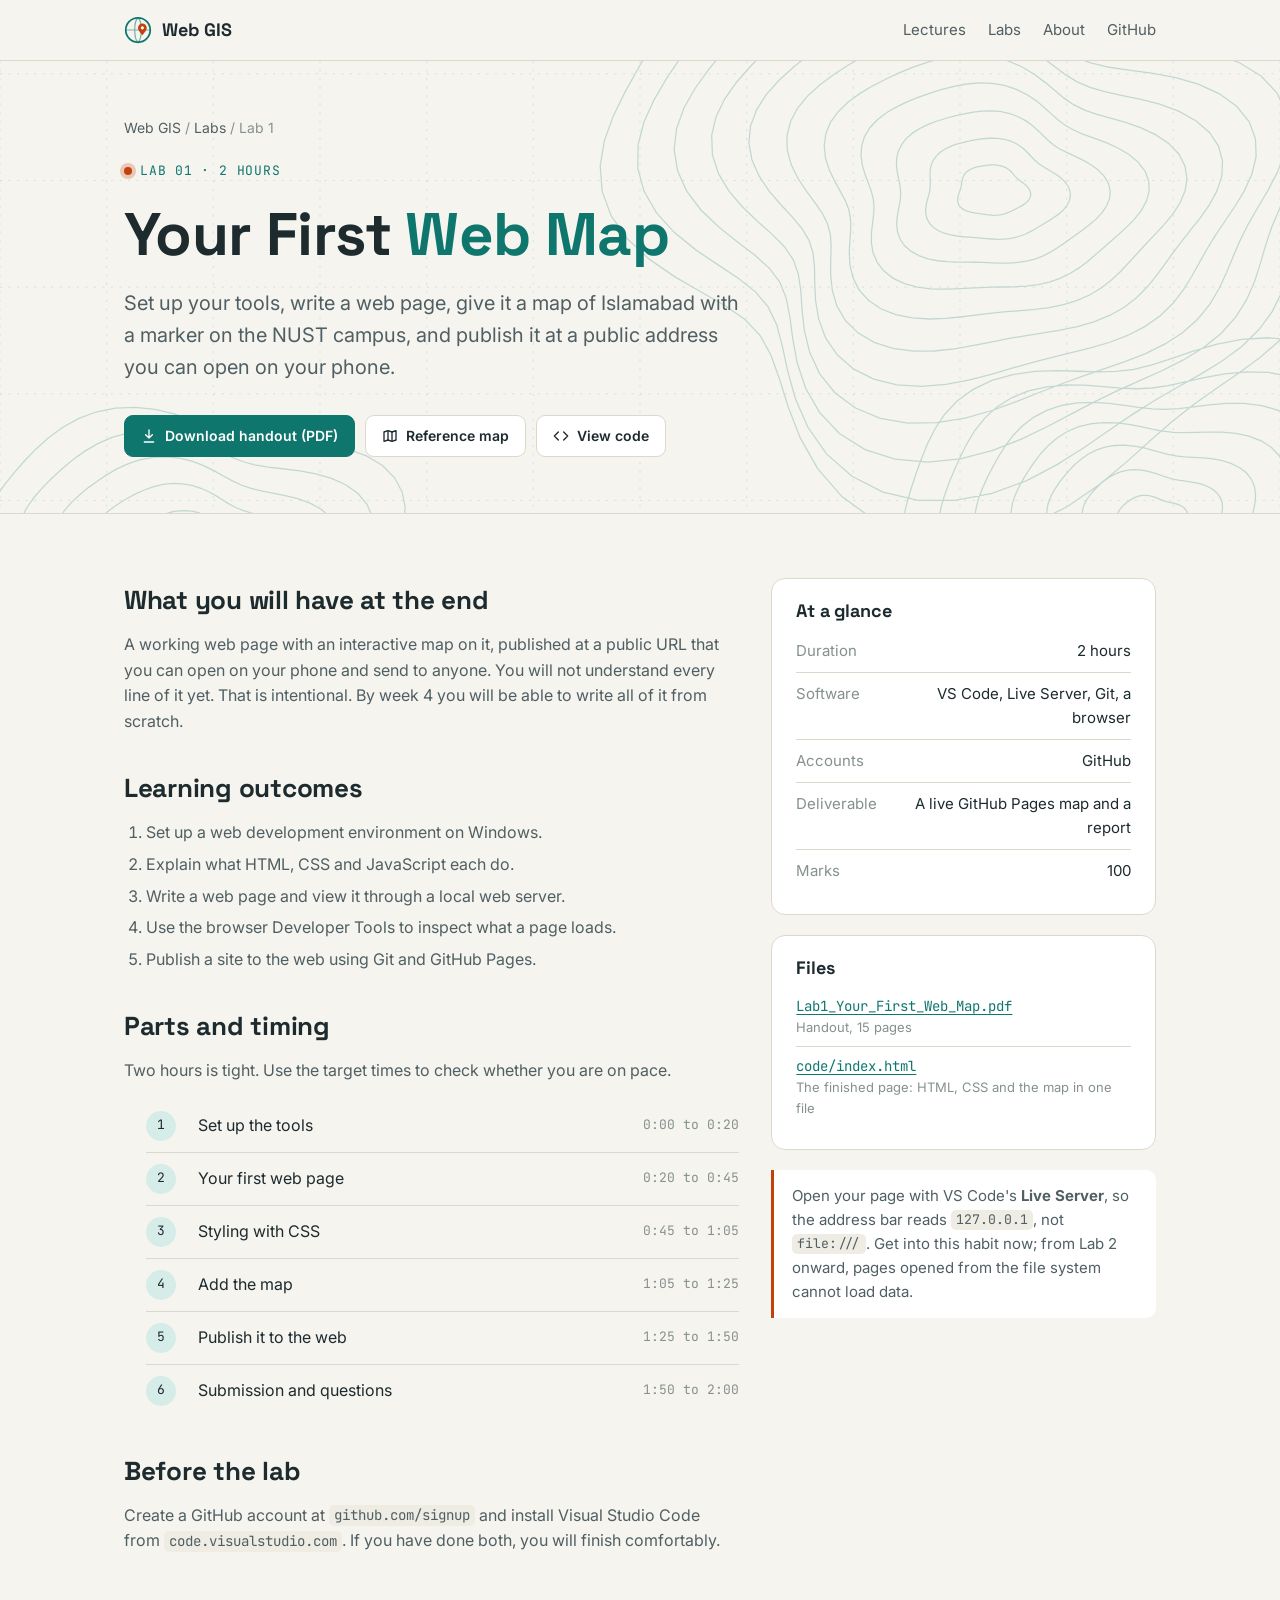
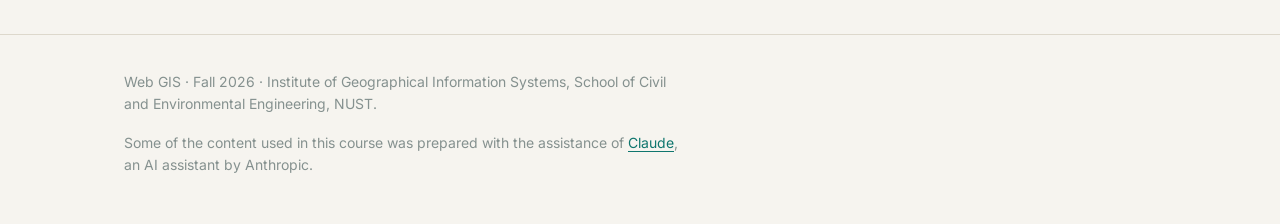
==== Lab1/index.html @ 2f8d1b72 "Add Lab 1: Your First Web Map Handout PDF, finished reference page, Lab 1 page on the course site, h" ====
<!DOCTYPE html>
<html lang="en">
<head>
  <meta charset="utf-8">
  <meta name="viewport" content="width=device-width, initial-scale=1">
  <title>Lab 1: Your First Web Map · Web GIS</title>
  <meta name="description" content="Web GIS Lab 1: set up your tools, build a first web page with a Leaflet map of Islamabad, and publish it with GitHub Pages.">
  <link rel="icon" href="../assets/favicon.svg" type="image/svg+xml">
  <link rel="preconnect" href="https://fonts.googleapis.com">
  <link rel="preconnect" href="https://fonts.gstatic.com" crossorigin>
  <link rel="stylesheet" href="https://fonts.googleapis.com/css2?family=Inter:wght@400;500;600&family=JetBrains+Mono:wght@400;500&family=Space+Grotesk:wght@500;700&display=swap">
  <link rel="stylesheet" href="../assets/site.css">
</head>
<body>

  <header class="topbar">
    <div class="wrap">
      <a class="brand" href="../">
        <svg viewBox="0 0 32 32" aria-hidden="true"><circle cx="16" cy="16" r="14" fill="none" stroke="currentColor" stroke-width="2" style="color:var(--accent)"/><path d="M2 16h28M16 2c5 4 5 24 0 28M16 2c-5 4-5 24 0 28" fill="none" stroke="var(--accent)" stroke-width="1.4" opacity=".55"/><path d="M21 22c-3-3.5-5-6-5-8.5a5 5 0 0 1 10 0c0 2.5-2 5-5 8.5z" fill="var(--warm)"/><circle cx="21" cy="13.5" r="1.8" fill="#fff"/></svg>
        Web GIS
      </a>
      <nav class="nav">
        <a href="../#lectures">Lectures</a>
        <a href="../#labs">Labs</a>
        <a href="../#about" class="hide-sm">About</a>
        <a href="https://github.com/shahidnawazkhan/Fall2026WebGIS/tree/main/Lab1">GitHub</a>
      </nav>
    </div>
  </header>

  <div class="hero lab-hero">
    <svg class="hero-art" viewBox="0 0 1200 600" preserveAspectRatio="xMidYMid slice" aria-hidden="true"><path d="M0 0V600M100 0V600M200 0V600M300 0V600M400 0V600M500 0V600M600 0V600M700 0V600M800 0V600M900 0V600M1000 0V600M1100 0V600M1200 0V600M0 0H1200M0 100H1200M0 200H1200M0 300H1200M0 400H1200M0 500H1200M0 600H1200" fill="none" stroke="currentColor" stroke-width=".6" stroke-dasharray="2 6"/><path d="M965.8 210.0 L966.3 212.4 L966.2 214.7 L965.3 217.0 L963.8 219.1 L961.9 221.0 L959.6 222.7 L957.3 224.1 L954.8 225.4 L952.5 226.6 L950.2 227.8 L947.9 228.9 L945.5 229.9 L943.2 230.9 L940.7 231.7 L938.1 232.3 L935.4 232.6 L932.7 232.7 L930.0 232.6 L927.4 232.3 L924.8 232.0 L922.2 231.6 L919.5 231.3 L916.8 230.9 L914.0 230.5 L911.1 230.0 L908.2 229.3 L905.4 228.3 L902.8 226.9 L900.6 225.2 L899.0 223.2 L898.1 221.0 L897.7 218.7 L897.8 216.4 L898.3 214.1 L899.1 212.0 L899.8 210.0 L900.5 208.1 L901.0 206.2 L901.3 204.3 L901.6 202.3 L901.9 200.3 L902.3 198.2 L903.2 196.1 L904.4 194.1 L906.0 192.2 L908.1 190.6 L910.4 189.3 L913.1 188.3 L915.8 187.4 L918.6 186.8 L921.4 186.3 L924.3 185.9 L927.1 185.6 L930.0 185.5 L932.9 185.5 L935.8 185.8 L938.6 186.3 L941.2 187.2 L943.6 188.4 L945.7 189.8 L947.6 191.4 L949.1 193.1 L950.5 194.8 L951.9 196.4 L953.4 197.9 L955.0 199.3 L956.9 200.7 L958.9 202.2 L961.0 203.9 L962.9 205.7 L964.6 207.8Z M1003.1 210.0 L1003.5 214.8 L1002.4 219.5 L1000.0 223.9 L996.6 228.0 L992.5 231.6 L988.0 234.8 L983.5 237.7 L979.0 240.4 L974.6 243.0 L970.3 245.6 L965.9 248.0 L961.4 250.2 L956.5 252.1 L951.4 253.6 L946.1 254.6 L940.7 255.1 L935.3 255.2 L930.0 254.9 L924.7 254.5 L919.5 254.0 L914.2 253.6 L908.8 253.2 L903.1 252.8 L897.2 252.1 L891.1 251.1 L885.2 249.5 L879.8 247.2 L875.1 244.1 L871.5 240.3 L869.1 236.1 L867.9 231.5 L867.8 226.8 L868.4 222.2 L869.5 217.9 L870.7 213.8 L871.6 210.0 L872.0 206.2 L872.1 202.4 L872.0 198.5 L871.9 194.3 L872.1 190.0 L873.0 185.6 L874.8 181.4 L877.6 177.4 L881.2 173.9 L885.6 170.8 L890.6 168.3 L896.0 166.3 L901.5 164.7 L907.1 163.4 L912.7 162.3 L918.4 161.3 L924.2 160.7 L930.0 160.4 L935.8 160.6 L941.6 161.4 L947.0 163.0 L952.0 165.1 L956.5 167.9 L960.4 171.0 L963.7 174.3 L966.8 177.6 L969.7 180.6 L972.8 183.4 L976.3 186.0 L980.3 188.5 L984.8 191.1 L989.5 194.0 L994.1 197.3 L998.2 201.1 L1001.3 205.4Z M1040.8 210.0 L1040.2 217.1 L1037.4 224.0 L1033.0 230.4 L1027.5 236.3 L1021.3 241.5 L1015.0 246.4 L1008.8 250.9 L1002.8 255.2 L996.8 259.5 L990.7 263.6 L984.3 267.5 L977.5 270.9 L970.1 273.7 L962.3 275.7 L954.2 276.9 L946.1 277.5 L938.0 277.5 L930.0 277.2 L922.1 276.9 L914.1 276.7 L905.9 276.6 L897.3 276.5 L888.3 276.2 L879.1 275.3 L870.0 273.5 L861.4 270.5 L853.9 266.3 L847.9 261.0 L843.7 254.7 L841.4 247.9 L840.6 240.9 L841.2 234.0 L842.3 227.4 L843.5 221.3 L844.3 215.6 L844.3 210.0 L843.6 204.4 L842.5 198.6 L841.2 192.4 L840.4 185.9 L840.7 179.1 L842.2 172.5 L845.4 166.1 L850.0 160.3 L856.0 155.2 L863.0 150.9 L870.7 147.3 L878.8 144.3 L887.0 141.7 L895.3 139.4 L903.8 137.5 L912.4 135.9 L921.1 135.0 L930.0 134.8 L938.8 135.6 L947.3 137.5 L955.1 140.5 L962.2 144.4 L968.4 149.0 L973.8 153.8 L978.6 158.6 L983.2 163.0 L988.1 167.0 L993.6 170.5 L999.9 173.7 L1007.1 177.0 L1014.8 180.7 L1022.5 185.1 L1029.6 190.2 L1035.3 196.2 L1039.2 202.9Z M1077.3 210.0 L1074.8 219.4 L1069.9 228.3 L1063.4 236.5 L1056.0 244.0 L1048.4 250.9 L1040.9 257.4 L1033.7 263.8 L1026.6 270.0 L1019.3 276.2 L1011.6 282.0 L1003.1 287.3 L993.8 291.8 L983.7 295.3 L973.1 297.6 L962.2 299.0 L951.3 299.7 L940.6 299.9 L930.0 300.1 L919.3 300.4 L908.3 301.0 L896.9 301.6 L884.8 302.0 L872.4 301.6 L859.9 300.0 L848.0 296.7 L837.4 291.8 L828.7 285.0 L822.4 276.9 L818.5 267.8 L816.9 258.4 L817.0 249.0 L818.0 240.2 L819.0 232.0 L819.4 224.4 L818.7 217.2 L816.8 210.0 L814.1 202.5 L811.0 194.5 L808.5 185.9 L807.2 176.9 L807.8 167.8 L810.5 158.9 L815.5 150.6 L822.5 143.2 L831.0 136.6 L840.6 131.0 L850.8 126.2 L861.3 121.9 L872.1 118.1 L883.1 114.6 L894.5 111.8 L906.1 109.6 L918.0 108.6 L930.0 109.0 L941.7 111.0 L952.7 114.6 L962.7 119.5 L971.6 125.4 L979.2 131.8 L986.1 138.1 L992.5 143.8 L999.3 148.8 L1006.9 153.0 L1015.7 156.8 L1025.6 160.4 L1036.5 164.4 L1047.6 169.4 L1058.1 175.5 L1066.9 182.8 L1073.4 191.3 L1076.9 200.5Z M1111.0 210.0 L1106.1 221.4 L1099.1 232.1 L1090.9 241.9 L1082.4 251.1 L1074.1 259.8 L1066.3 268.3 L1058.6 276.7 L1050.8 285.1 L1042.2 293.1 L1032.7 300.6 L1021.9 307.2 L1009.9 312.5 L997.0 316.5 L983.6 319.2 L970.1 320.9 L956.7 322.1 L943.4 323.1 L930.0 324.4 L916.3 326.1 L902.0 327.8 L886.8 329.3 L871.1 329.9 L855.2 328.9 L839.8 325.8 L825.8 320.3 L814.1 312.3 L805.2 302.4 L799.6 291.1 L796.8 279.1 L796.2 267.2 L796.8 256.0 L797.6 245.7 L797.4 236.3 L795.8 227.5 L792.5 218.9 L787.7 210.0 L782.4 200.4 L777.4 190.1 L773.9 179.0 L772.7 167.6 L774.2 156.2 L778.7 145.3 L786.0 135.3 L795.4 126.3 L806.3 118.4 L818.2 111.3 L830.7 104.9 L843.5 99.0 L856.7 93.6 L870.5 88.9 L884.8 85.1 L899.7 82.8 L914.9 82.3 L930.0 83.9 L944.4 87.7 L957.8 93.4 L969.6 100.5 L980.0 108.3 L989.2 116.0 L997.8 123.1 L1006.5 129.0 L1016.3 133.8 L1027.5 137.8 L1040.3 141.4 L1054.5 145.4 L1069.2 150.5 L1083.3 157.1 L1095.6 165.3 L1105.1 175.2 L1110.9 186.4 L1112.8 198.2Z M1140.8 210.0 L1133.6 223.2 L1124.9 235.5 L1115.9 246.9 L1107.3 257.8 L1099.2 268.5 L1091.6 279.1 L1083.8 289.8 L1075.2 300.2 L1065.2 310.2 L1053.6 319.1 L1040.2 326.6 L1025.5 332.6 L1010.0 337.0 L994.0 340.3 L978.1 342.9 L962.2 345.4 L946.3 348.1 L930.0 351.3 L912.9 354.7 L894.8 357.9 L875.8 359.9 L856.3 360.1 L837.1 357.5 L819.5 351.8 L804.4 342.9 L792.6 331.3 L784.6 317.7 L780.3 303.1 L778.7 288.5 L778.8 274.7 L779.2 262.1 L778.5 250.9 L775.8 240.6 L770.9 230.8 L764.0 220.8 L756.0 210.0 L748.2 198.2 L741.8 185.4 L738.1 171.9 L737.8 158.2 L741.1 144.7 L747.8 132.1 L757.4 120.5 L769.1 110.0 L782.0 100.4 L795.8 91.5 L810.1 83.2 L825.1 75.4 L840.8 68.3 L857.4 62.3 L875.0 58.0 L893.4 56.1 L911.9 56.8 L930.0 60.3 L947.0 66.4 L962.3 74.4 L975.8 83.5 L987.7 92.5 L998.8 100.8 L1009.8 107.6 L1021.8 112.8 L1035.6 116.8 L1051.3 120.2 L1068.7 123.8 L1087.1 128.5 L1105.0 135.1 L1121.1 144.0 L1133.9 155.0 L1142.4 167.8 L1146.1 181.8 L1145.4 196.0Z M1166.4 210.0 L1157.5 224.7 L1148.2 238.5 L1139.4 251.6 L1131.6 264.3 L1124.4 277.1 L1117.2 290.1 L1109.2 302.9 L1099.5 315.4 L1087.7 326.8 L1073.6 336.8 L1057.7 345.1 L1040.5 351.7 L1022.5 357.0 L1004.4 361.4 L986.4 365.8 L968.2 370.5 L949.6 375.8 L930.0 381.6 L909.1 387.0 L886.9 391.2 L863.8 393.1 L840.8 391.6 L819.1 386.2 L800.1 376.7 L784.9 363.5 L774.0 347.7 L767.6 330.3 L764.6 312.8 L763.8 296.2 L763.6 281.2 L762.2 268.0 L758.5 256.2 L752.0 245.3 L742.9 234.4 L732.1 222.8 L721.1 210.0 L711.6 195.8 L704.9 180.6 L702.1 164.8 L703.6 149.0 L709.3 133.8 L718.4 119.5 L730.1 106.3 L743.5 94.1 L757.9 82.5 L773.1 71.5 L789.0 60.9 L806.0 51.0 L824.4 42.3 L844.3 35.6 L865.4 31.5 L887.3 30.7 L909.1 33.4 L930.0 39.4 L949.2 47.9 L966.2 57.8 L981.4 67.9 L995.3 77.2 L1008.9 84.7 L1023.4 90.1 L1039.8 93.9 L1058.5 96.6 L1079.3 99.4 L1101.4 103.5 L1123.3 109.8 L1143.2 118.8 L1159.6 130.7 L1171.1 145.0 L1177.0 161.0 L1177.6 177.7 L1173.6 194.2Z M1188.3 210.0 L1178.8 226.1 L1170.0 241.4 L1162.6 256.2 L1156.2 271.0 L1150.0 286.0 L1143.1 301.1 L1134.3 316.0 L1123.0 329.9 L1108.9 342.5 L1092.3 353.3 L1074.0 362.3 L1054.6 369.9 L1034.9 376.7 L1015.2 383.4 L995.3 390.6 L974.9 398.6 L953.3 407.2 L930.0 415.7 L904.9 422.8 L878.3 427.1 L851.3 427.5 L825.3 423.0 L802.0 413.4 L782.7 399.0 L768.3 381.1 L759.0 360.9 L754.0 340.4 L751.9 320.7 L750.7 303.0 L748.4 287.6 L743.7 274.4 L735.6 262.4 L724.2 250.8 L710.6 238.7 L696.4 225.1 L683.4 210.0 L673.5 193.4 L667.9 175.8 L667.2 157.8 L671.3 140.2 L679.5 123.5 L690.7 107.7 L703.9 92.7 L718.3 78.4 L733.6 64.5 L749.8 50.9 L767.3 37.9 L786.7 26.1 L808.2 16.4 L831.6 9.8 L856.5 6.9 L881.9 8.1 L906.8 13.3 L930.0 21.7 L951.0 32.0 L969.8 42.8 L986.9 52.7 L1003.5 60.5 L1020.7 65.9 L1039.9 69.0 L1061.6 70.8 L1085.9 72.4 L1111.8 75.3 L1137.8 80.8 L1162.0 89.7 L1182.2 102.1 L1197.0 117.8 L1205.5 135.7 L1207.6 154.9 L1204.5 174.2 L1197.4 192.7Z M1207.9 210.0 L1199.2 227.4 L1192.1 244.2 L1186.5 260.9 L1181.6 277.8 L1176.1 295.0 L1168.6 312.0 L1158.3 328.4 L1144.7 343.5 L1128.2 356.8 L1109.4 368.3 L1089.2 378.4 L1068.5 387.7 L1047.7 397.0 L1026.9 407.2 L1005.4 418.4 L982.5 430.5 L957.5 442.6 L930.0 453.4 L900.3 461.1 L869.5 464.1 L839.1 461.3 L811.0 452.3 L786.9 437.3 L768.3 417.5 L755.3 394.8 L747.4 371.2 L743.2 348.4 L740.5 327.8 L737.0 310.1 L730.9 295.1 L721.1 282.2 L707.5 270.0 L691.1 257.4 L673.6 243.5 L657.1 227.7 L643.8 210.0 L635.2 190.9 L632.0 171.1 L634.3 151.3 L641.2 132.1 L651.6 113.8 L664.1 96.3 L678.0 79.3 L692.8 62.6 L708.6 46.0 L725.9 29.8 L745.4 14.7 L767.7 1.7 L792.8 -8.0 L820.1 -13.6 L848.8 -14.4 L877.5 -10.6 L904.9 -2.9 L930.0 7.2 L952.7 18.1 L973.3 28.1 L993.0 35.9 L1013.2 40.7 L1035.3 42.7 L1060.2 43.0 L1088.0 42.8 L1118.0 44.1 L1148.4 48.3 L1177.0 56.5 L1201.5 69.2 L1220.0 86.0 L1231.4 105.9 L1235.6 127.6 L1233.5 149.8 L1226.8 171.2 L1217.6 191.4Z M1227.1 210.0 L1220.4 228.8 L1215.7 247.3 L1212.0 266.0 L1208.0 284.9 L1202.0 304.0 L1193.0 322.5 L1180.3 339.8 L1164.2 355.6 L1145.4 369.5 L1124.9 382.1 L1103.9 393.9 L1082.8 406.1 L1061.7 419.3 L1040.1 434.0 L1016.8 450.1 L991.0 466.4 L962.1 481.6 L930.0 493.4 L895.7 500.0 L861.0 499.9 L827.9 492.2 L798.7 477.3 L774.9 456.4 L757.4 431.4 L745.8 404.9 L738.5 379.0 L733.5 355.5 L728.2 335.4 L720.3 318.8 L708.5 304.7 L692.5 292.0 L673.2 279.2 L652.3 265.1 L632.3 248.9 L615.5 230.4 L603.7 210.0 L597.9 188.5 L598.2 166.7 L603.7 145.2 L613.1 124.6 L624.8 104.6 L637.9 85.1 L651.7 65.7 L666.5 46.2 L682.9 27.0 L701.8 8.6 L724.1 -7.8 L750.1 -20.9 L779.3 -29.5 L810.7 -32.8 L842.8 -31.0 L874.2 -24.6 L903.4 -15.2 L930.0 -4.8 L954.2 4.8 L977.2 11.9 L1000.4 15.5 L1025.4 15.8 L1053.5 13.9 L1084.9 11.2 L1119.0 10.1 L1154.0 12.3 L1187.4 19.3 L1216.7 31.8 L1239.6 49.4 L1254.6 71.2 L1261.3 95.6 L1260.8 120.8 L1254.8 145.5 L1245.7 168.8 L1235.9 190.2Z M1248.2 210.0 L1244.2 230.4 L1241.7 250.7 L1239.1 271.3 L1234.7 292.1 L1227.0 312.6 L1215.3 332.0 L1199.8 349.9 L1181.2 366.1 L1160.8 381.0 L1139.9 395.3 L1119.1 410.1 L1098.6 426.3 L1077.7 444.6 L1055.2 464.8 L1029.8 485.8 L1000.4 505.9 L966.9 522.6 L930.0 533.6 L891.4 537.0 L853.4 531.6 L818.7 517.7 L789.3 496.4 L766.4 469.9 L750.0 440.9 L738.9 412.2 L730.7 386.0 L722.7 363.6 L712.5 345.2 L698.2 330.2 L679.4 317.2 L656.9 304.3 L632.4 290.2 L608.6 273.8 L588.1 254.7 L572.9 233.1 L564.5 210.0 L562.7 186.2 L566.7 162.5 L575.0 139.5 L585.9 117.2 L598.1 95.3 L610.8 73.5 L624.2 51.4 L639.2 29.3 L657.0 7.8 L678.6 -11.9 L704.7 -28.3 L735.1 -40.1 L768.7 -46.3 L803.9 -46.7 L838.8 -42.1 L871.9 -34.0 L902.3 -24.5 L930.0 -16.0 L956.0 -10.2 L982.0 -8.3 L1009.7 -10.4 L1040.8 -15.4 L1075.6 -21.4 L1113.8 -25.8 L1153.6 -26.5 L1192.2 -21.5 L1226.9 -9.9 L1254.8 8.1 L1274.2 31.5 L1284.3 58.5 L1286.1 87.0 L1281.4 115.3 L1272.9 141.9 L1263.2 166.5 L1254.5 189.0Z M1112.5 520.0 L1111.7 522.1 L1110.8 524.0 L1109.9 525.9 L1109.1 527.8 L1108.2 529.7 L1107.1 531.6 L1105.9 533.4 L1104.4 535.2 L1102.6 536.7 L1100.5 538.1 L1098.2 539.3 L1095.8 540.3 L1093.3 541.2 L1090.8 542.0 L1088.2 542.7 L1085.6 543.5 L1082.9 544.3 L1080.0 544.9 L1077.0 545.5 L1073.9 545.8 L1070.7 545.7 L1067.7 545.1 L1064.8 544.1 L1062.3 542.7 L1060.3 540.9 L1058.7 538.8 L1057.5 536.7 L1056.7 534.5 L1056.0 532.5 L1055.3 530.6 L1054.5 528.8 L1053.6 527.1 L1052.4 525.5 L1051.1 523.8 L1049.9 522.0 L1048.8 520.0 L1048.0 517.9 L1047.6 515.8 L1047.7 513.6 L1048.3 511.5 L1049.3 509.4 L1050.7 507.5 L1052.3 505.6 L1054.1 503.9 L1056.0 502.2 L1058.1 500.7 L1060.3 499.2 L1062.7 497.8 L1065.3 496.7 L1068.1 495.8 L1071.1 495.3 L1074.1 495.3 L1077.1 495.5 L1080.0 496.2 L1082.7 497.0 L1085.2 498.0 L1087.6 499.0 L1089.9 499.9 L1092.1 500.7 L1094.5 501.4 L1097.1 501.9 L1099.8 502.5 L1102.6 503.3 L1105.4 504.2 L1108.0 505.5 L1110.2 507.1 L1111.9 509.0 L1113.1 511.1 L1113.6 513.3 L1113.6 515.6 L1113.2 517.8Z M1143.1 520.0 L1141.7 524.0 L1140.3 527.9 L1139.0 531.7 L1137.6 535.5 L1136.1 539.4 L1134.1 543.1 L1131.6 546.7 L1128.4 550.1 L1124.7 553.1 L1120.6 555.8 L1116.1 558.1 L1111.4 560.2 L1106.6 562.2 L1101.7 564.2 L1096.7 566.1 L1091.5 568.2 L1085.9 570.1 L1080.0 571.7 L1073.8 572.8 L1067.3 573.2 L1061.0 572.5 L1055.0 570.9 L1049.6 568.3 L1045.1 564.8 L1041.5 560.7 L1038.8 556.4 L1036.7 552.0 L1035.1 547.9 L1033.5 544.1 L1031.7 540.6 L1029.5 537.4 L1026.9 534.3 L1024.0 531.1 L1021.1 527.7 L1018.4 524.0 L1016.3 520.0 L1015.0 515.8 L1014.6 511.5 L1015.3 507.2 L1016.8 503.0 L1019.1 498.9 L1021.8 495.1 L1024.9 491.4 L1028.3 487.9 L1031.9 484.4 L1035.9 481.1 L1040.3 478.0 L1045.2 475.3 L1050.5 473.2 L1056.3 471.8 L1062.3 471.1 L1068.4 471.3 L1074.4 472.2 L1080.0 473.7 L1085.3 475.4 L1090.2 477.1 L1094.9 478.7 L1099.7 480.0 L1104.6 480.9 L1109.9 481.7 L1115.5 482.5 L1121.3 483.5 L1127.2 485.0 L1132.8 487.2 L1137.6 490.1 L1141.5 493.7 L1144.3 497.8 L1145.8 502.3 L1146.1 506.9 L1145.6 511.4 L1144.5 515.8Z M1172.1 520.0 L1170.5 525.9 L1169.1 531.6 L1167.6 537.4 L1166.0 543.2 L1163.7 548.9 L1160.7 554.5 L1156.7 559.8 L1151.8 564.6 L1146.1 569.0 L1139.9 572.9 L1133.4 576.5 L1126.7 580.0 L1120.0 583.5 L1113.0 587.1 L1105.6 590.8 L1097.7 594.5 L1089.2 597.8 L1080.0 600.4 L1070.3 601.8 L1060.6 601.6 L1051.1 599.8 L1042.5 596.4 L1035.0 591.5 L1028.9 585.6 L1024.2 579.1 L1020.5 572.5 L1017.5 566.3 L1014.8 560.6 L1011.7 555.4 L1008.1 550.8 L1003.7 546.3 L998.9 541.9 L993.9 537.1 L989.2 531.9 L985.3 526.1 L982.6 520.0 L981.4 513.6 L981.7 507.2 L983.3 500.8 L985.9 494.6 L989.4 488.7 L993.3 482.9 L997.7 477.3 L1002.4 471.8 L1007.6 466.4 L1013.5 461.3 L1020.1 456.7 L1027.7 452.9 L1036.0 450.1 L1044.9 448.5 L1054.0 448.2 L1063.1 449.0 L1071.8 450.6 L1080.0 452.8 L1087.7 454.9 L1095.0 456.8 L1102.3 458.2 L1109.9 459.1 L1118.0 459.6 L1126.7 460.1 L1135.8 460.9 L1145.1 462.5 L1154.0 465.2 L1161.9 469.1 L1168.4 474.1 L1173.2 480.2 L1176.0 486.8 L1177.1 493.8 L1176.8 500.8 L1175.6 507.5 L1173.9 513.9Z M1200.3 520.0 L1198.9 527.7 L1197.7 535.4 L1196.3 543.1 L1194.2 550.8 L1191.0 558.3 L1186.6 565.6 L1180.9 572.3 L1174.1 578.5 L1166.6 584.1 L1158.6 589.4 L1150.5 594.6 L1142.3 599.9 L1133.9 605.5 L1124.9 611.4 L1115.2 617.4 L1104.5 622.9 L1092.7 627.5 L1080.0 630.6 L1066.8 631.6 L1053.8 630.2 L1041.5 626.4 L1030.7 620.4 L1021.5 612.9 L1014.2 604.4 L1008.5 595.7 L1003.7 587.3 L999.3 579.8 L994.7 573.0 L989.3 567.1 L983.0 561.5 L975.9 556.0 L968.5 550.1 L961.4 543.5 L955.4 536.3 L950.9 528.4 L948.4 520.0 L947.8 511.4 L949.1 502.9 L951.9 494.6 L955.7 486.5 L960.1 478.6 L965.0 470.8 L970.3 463.1 L976.3 455.5 L983.1 448.2 L991.0 441.5 L1000.3 435.6 L1010.7 431.1 L1022.2 428.2 L1034.3 427.0 L1046.5 427.3 L1058.3 428.8 L1069.5 430.9 L1080.0 433.2 L1090.0 435.0 L1100.0 436.1 L1110.2 436.5 L1121.2 436.2 L1133.0 435.9 L1145.5 435.9 L1158.4 437.1 L1170.9 439.7 L1182.4 444.1 L1192.0 450.4 L1199.3 458.1 L1204.1 466.9 L1206.4 476.4 L1206.6 485.9 L1205.6 495.1 L1203.8 503.8 L1201.9 512.1Z M1228.5 520.0 L1227.8 529.6 L1226.8 539.2 L1225.1 548.8 L1222.1 558.3 L1217.5 567.5 L1211.3 576.2 L1203.7 584.2 L1195.2 591.6 L1186.2 598.7 L1177.1 605.7 L1167.9 613.0 L1158.6 620.8 L1148.7 629.1 L1137.8 637.7 L1125.6 646.0 L1111.7 653.2 L1096.4 658.5 L1080.0 661.3 L1063.4 660.9 L1047.3 657.3 L1032.7 650.8 L1020.1 642.0 L1009.6 631.8 L1001.2 621.1 L994.2 610.8 L987.7 601.5 L981.1 593.3 L973.6 586.1 L964.9 579.7 L955.3 573.3 L945.1 566.6 L935.3 559.0 L926.7 550.4 L920.0 540.9 L915.7 530.6 L914.0 520.0 L914.7 509.3 L917.2 498.7 L921.1 488.5 L925.7 478.4 L930.8 468.5 L936.3 458.6 L942.6 448.7 L949.8 439.1 L958.6 430.0 L969.0 422.1 L981.3 415.6 L995.1 411.0 L1009.8 408.6 L1025.0 408.0 L1039.8 409.0 L1054.0 410.8 L1067.3 412.8 L1080.0 414.2 L1092.4 414.6 L1105.3 413.9 L1118.9 412.3 L1133.8 410.5 L1149.8 409.1 L1166.5 409.1 L1183.0 411.1 L1198.3 415.5 L1211.6 422.5 L1222.0 431.7 L1229.2 442.6 L1233.3 454.5 L1234.6 466.6 L1234.1 478.4 L1232.6 489.7 L1230.9 500.3 L1229.5 510.3Z M1257.7 520.0 L1257.5 531.5 L1256.5 543.0 L1253.8 554.5 L1249.3 565.7 L1242.8 576.2 L1234.7 586.2 L1225.4 595.4 L1215.6 604.3 L1205.8 613.1 L1196.1 622.5 L1186.4 632.5 L1176.2 643.4 L1164.9 654.8 L1151.8 666.1 L1136.6 676.4 L1119.2 684.5 L1100.0 689.6 L1080.0 690.8 L1060.2 688.0 L1041.6 681.5 L1025.1 671.9 L1011.0 660.3 L999.4 648.0 L989.6 636.0 L980.6 625.2 L971.5 615.8 L961.5 607.8 L950.1 600.7 L937.5 593.9 L924.2 586.6 L911.2 578.3 L899.5 568.7 L890.0 557.7 L883.6 545.7 L880.3 532.9 L880.0 520.0 L882.0 507.2 L885.7 494.6 L890.2 482.3 L895.3 470.2 L900.7 458.1 L906.9 446.0 L914.2 434.0 L923.4 422.6 L934.7 412.4 L948.4 403.8 L964.1 397.4 L981.4 393.5 L999.3 391.8 L1017.1 392.0 L1034.2 393.3 L1050.2 394.7 L1065.3 395.3 L1080.0 394.6 L1095.1 392.4 L1111.2 388.9 L1128.9 384.9 L1148.1 381.3 L1168.5 379.4 L1189.1 380.0 L1208.7 383.8 L1226.1 391.0 L1240.3 401.3 L1250.6 413.9 L1257.1 428.1 L1260.2 442.9 L1260.9 457.5 L1260.1 471.4 L1259.0 484.5 L1258.1 496.7 L1257.7 508.5Z M1288.4 520.0 L1288.3 533.5 L1286.3 547.0 L1282.1 560.1 L1275.5 572.7 L1266.9 584.5 L1256.9 595.7 L1246.4 606.3 L1236.1 617.0 L1226.2 628.3 L1216.5 640.5 L1206.6 654.0 L1195.6 668.3 L1182.5 682.8 L1166.6 696.3 L1147.9 707.7 L1126.5 715.5 L1103.5 718.9 L1080.0 717.5 L1057.4 711.4 L1036.8 701.5 L1018.9 689.0 L1003.6 675.4 L990.5 662.1 L978.6 650.1 L966.7 639.8 L953.9 631.4 L939.4 624.1 L923.4 617.3 L906.5 610.0 L889.7 601.4 L874.4 591.0 L861.7 578.9 L852.5 565.2 L847.1 550.4 L845.3 535.2 L846.4 520.0 L849.5 505.1 L853.7 490.4 L858.4 476.0 L863.6 461.6 L869.4 447.2 L876.5 433.0 L885.7 419.2 L897.6 406.6 L912.4 395.9 L929.9 387.5 L949.5 382.0 L970.2 379.1 L990.8 378.4 L1010.7 378.9 L1029.2 379.5 L1046.5 379.1 L1063.1 377.1 L1080.0 372.9 L1098.1 367.0 L1118.0 360.2 L1140.1 353.8 L1164.0 349.1 L1188.6 347.5 L1212.6 349.9 L1234.5 356.5 L1253.0 367.3 L1267.2 381.4 L1276.9 397.6 L1282.5 415.0 L1285.0 432.3 L1285.7 449.0 L1285.6 464.6 L1285.8 479.2 L1286.5 493.0 L1287.6 506.5Z M215.9 560.0 L215.3 562.3 L214.2 564.5 L212.8 566.5 L211.1 568.4 L209.4 570.2 L207.7 571.9 L206.0 573.5 L204.3 575.1 L202.5 576.6 L200.5 578.1 L198.4 579.4 L196.0 580.5 L193.5 581.4 L190.8 582.0 L188.1 582.4 L185.4 582.7 L182.7 582.8 L180.0 582.9 L177.3 582.9 L174.5 583.0 L171.6 583.1 L168.7 583.1 L165.6 582.8 L162.7 582.3 L159.8 581.3 L157.3 580.0 L155.2 578.4 L153.6 576.4 L152.6 574.2 L152.0 572.0 L151.8 569.7 L151.8 567.6 L151.8 565.6 L151.7 563.7 L151.4 561.9 L150.9 560.0 L150.3 558.1 L149.7 556.0 L149.3 553.9 L149.2 551.7 L149.6 549.5 L150.4 547.3 L151.7 545.3 L153.5 543.5 L155.6 541.9 L157.9 540.5 L160.4 539.3 L163.0 538.2 L165.7 537.2 L168.4 536.4 L171.2 535.6 L174.1 535.1 L177.0 534.9 L180.0 535.0 L182.9 535.4 L185.7 536.3 L188.2 537.4 L190.5 538.7 L192.5 540.1 L194.4 541.6 L196.2 542.9 L198.0 544.1 L200.0 545.2 L202.2 546.2 L204.6 547.3 L207.1 548.4 L209.6 549.8 L211.9 551.4 L213.8 553.3 L215.1 555.4 L215.8 557.7Z M250.7 560.0 L248.9 564.5 L246.5 568.7 L243.6 572.6 L240.6 576.3 L237.6 579.9 L234.7 583.4 L231.7 586.8 L228.6 590.2 L225.1 593.4 L221.2 596.4 L216.8 599.0 L212.0 601.1 L206.9 602.7 L201.6 603.9 L196.2 604.7 L190.8 605.3 L185.4 605.8 L180.0 606.4 L174.5 606.9 L168.7 607.5 L162.7 607.8 L156.5 607.8 L150.4 607.1 L144.5 605.6 L139.1 603.3 L134.6 600.1 L131.1 596.2 L128.6 591.9 L127.2 587.4 L126.5 582.9 L126.2 578.6 L126.0 574.6 L125.5 570.8 L124.6 567.2 L123.2 563.7 L121.5 560.0 L119.7 556.1 L118.2 551.9 L117.3 547.5 L117.2 543.1 L118.2 538.7 L120.3 534.5 L123.2 530.6 L127.0 527.0 L131.2 523.9 L135.9 521.0 L140.7 518.4 L145.8 516.1 L151.0 513.9 L156.4 512.1 L162.1 510.6 L168.0 509.7 L174.0 509.5 L180.0 510.1 L185.7 511.4 L191.1 513.4 L195.9 516.0 L200.3 518.7 L204.2 521.5 L208.0 524.1 L211.8 526.3 L215.9 528.3 L220.5 530.0 L225.5 531.7 L230.8 533.6 L236.2 536.0 L241.2 538.9 L245.6 542.3 L248.8 546.3 L250.8 550.8 L251.3 555.4Z M283.3 560.0 L280.2 566.5 L276.5 572.6 L272.6 578.4 L268.7 583.9 L265.0 589.4 L261.3 594.8 L257.4 600.1 L252.9 605.3 L247.8 610.2 L241.9 614.6 L235.2 618.4 L227.9 621.4 L220.1 623.7 L212.2 625.5 L204.2 627.0 L196.3 628.4 L188.2 629.8 L180.0 631.3 L171.4 632.8 L162.4 634.0 L153.0 634.6 L143.5 634.2 L134.3 632.6 L125.8 629.5 L118.5 625.1 L112.7 619.4 L108.5 613.0 L105.8 606.1 L104.4 599.2 L103.6 592.7 L103.0 586.6 L101.9 581.1 L100.1 575.9 L97.5 570.8 L94.3 565.6 L90.8 560.0 L87.6 554.0 L85.2 547.6 L84.1 541.0 L84.5 534.3 L86.6 527.7 L90.2 521.6 L95.0 515.9 L100.7 510.7 L107.0 505.9 L113.7 501.5 L120.7 497.3 L128.1 493.4 L135.9 490.0 L144.2 487.1 L152.9 485.0 L161.9 484.1 L171.1 484.4 L180.0 485.9 L188.4 488.6 L196.2 492.1 L203.1 496.0 L209.5 500.0 L215.4 503.7 L221.4 506.9 L227.8 509.4 L234.8 511.6 L242.6 513.7 L250.9 515.9 L259.4 518.8 L267.6 522.5 L274.7 527.3 L280.3 532.9 L284.0 539.4 L285.6 546.2 L285.3 553.2Z M313.2 560.0 L308.9 568.4 L304.3 576.2 L300.0 583.8 L295.9 591.2 L291.9 598.7 L287.8 606.1 L283.0 613.4 L277.2 620.4 L270.3 626.9 L262.2 632.5 L253.1 637.3 L243.3 641.2 L233.1 644.4 L222.8 647.1 L212.5 649.8 L202.0 652.6 L191.3 655.5 L180.0 658.4 L168.1 661.1 L155.5 662.9 L142.6 663.3 L129.9 662.0 L117.9 658.6 L107.4 653.2 L98.8 645.9 L92.4 637.3 L88.1 628.0 L85.6 618.7 L84.1 609.7 L82.8 601.6 L81.1 594.2 L78.3 587.4 L74.3 581.0 L69.2 574.5 L63.7 567.5 L58.3 560.0 L53.9 551.8 L51.1 543.2 L50.4 534.3 L51.9 525.5 L55.4 517.0 L60.7 509.0 L67.3 501.6 L74.8 494.6 L82.8 488.0 L91.4 481.7 L100.4 475.8 L110.0 470.2 L120.5 465.5 L131.7 461.8 L143.7 459.6 L156.0 459.1 L168.2 460.3 L180.0 463.2 L190.9 467.4 L200.9 472.3 L209.9 477.3 L218.4 481.9 L226.7 485.8 L235.5 488.8 L245.1 491.1 L255.8 493.1 L267.3 495.4 L279.1 498.4 L290.7 502.6 L301.0 508.3 L309.4 515.3 L315.2 523.6 L318.2 532.6 L318.5 541.9 L316.6 551.1Z M340.3 560.0 L335.3 570.1 L330.7 579.7 L326.6 589.1 L322.8 598.5 L318.9 608.0 L314.2 617.4 L308.4 626.6 L301.0 635.2 L292.0 643.0 L281.6 649.7 L270.2 655.4 L258.2 660.4 L246.0 664.8 L233.6 669.2 L221.1 673.8 L208.2 678.6 L194.6 683.6 L180.0 688.3 L164.4 691.9 L148.1 693.9 L131.7 693.5 L116.0 690.2 L101.8 684.2 L90.0 675.5 L80.8 664.9 L74.4 653.2 L70.3 641.2 L67.7 629.8 L65.5 619.4 L62.9 610.1 L58.9 601.8 L53.4 594.1 L46.4 586.5 L38.5 578.5 L30.6 569.7 L23.8 560.0 L18.9 549.6 L16.5 538.6 L16.9 527.6 L20.0 516.9 L25.3 506.6 L32.2 496.8 L40.3 487.5 L49.1 478.7 L58.5 470.0 L68.6 461.7 L79.6 453.8 L91.7 446.7 L105.0 440.9 L119.5 436.9 L134.8 435.1 L150.4 435.6 L165.6 438.3 L180.0 442.7 L193.2 448.2 L205.2 453.9 L216.5 459.2 L227.4 463.5 L238.8 466.6 L251.2 468.7 L264.8 470.3 L279.6 472.1 L295.1 474.8 L310.2 479.1 L324.1 485.3 L335.6 493.5 L343.9 503.4 L348.7 514.5 L350.1 526.2 L348.5 538.0 L345.0 549.3Z M365.3 560.0 L360.6 571.7 L356.6 583.1 L353.2 594.4 L349.8 605.8 L345.8 617.3 L340.3 628.6 L333.0 639.4 L323.7 649.3 L312.5 658.1 L300.0 665.9 L286.6 672.8 L272.9 679.2 L259.1 685.6 L245.1 692.4 L230.5 699.7 L215.1 707.3 L198.3 714.6 L180.0 720.8 L160.5 725.0 L140.5 726.1 L120.8 723.7 L102.6 717.5 L86.9 707.8 L74.4 695.5 L65.2 681.4 L59.0 666.9 L54.7 652.8 L51.2 640.0 L47.4 628.8 L42.0 619.0 L34.8 610.2 L25.6 601.6 L15.3 592.7 L4.7 582.9 L-4.9 572.0 L-12.3 560.0 L-16.7 547.3 L-17.7 534.2 L-15.6 521.2 L-10.7 508.6 L-3.7 496.5 L4.5 484.9 L13.6 473.7 L23.3 462.6 L33.8 451.7 L45.5 441.2 L58.6 431.6 L73.4 423.3 L90.0 417.1 L108.0 413.5 L126.7 412.7 L145.4 414.7 L163.3 418.9 L180.0 424.5 L195.3 430.6 L209.5 436.1 L223.2 440.5 L237.4 443.3 L252.6 444.7 L269.3 445.4 L287.6 446.2 L306.8 448.1 L325.9 451.9 L343.6 458.3 L358.6 467.3 L369.9 478.8 L377.0 492.0 L379.8 506.1 L378.9 520.5 L375.4 534.5 L370.6 547.7Z" fill="none" stroke="currentColor" stroke-width="1.2"/></svg>
    <div class="wrap">
      <div class="crumbs"><a href="../">Web GIS</a> / <a href="../#labs">Labs</a> / Lab 1</div>
      <div class="eyebrow">Lab 01 · 2 hours</div>
      <h1>Your First <span>Web Map</span></h1>
      <p class="lede">
        Set up your tools, write a web page, give it a map of Islamabad with
        a marker on the NUST campus, and publish it at a public address you
        can open on your phone.
      </p>
      <div class="actions">
        <a class="btn primary" href="Lab1_Your_First_Web_Map.pdf">
          <svg viewBox="0 0 24 24" fill="none" stroke="currentColor" stroke-width="2" stroke-linecap="round" stroke-linejoin="round" aria-hidden="true"><path d="M12 3v12m0 0l-5-5m5 5l5-5M5 21h14"/></svg>
          Download handout (PDF)
        </a>
        <a class="btn" href="code/">
          <svg viewBox="0 0 24 24" fill="none" stroke="currentColor" stroke-width="2" stroke-linecap="round" stroke-linejoin="round" aria-hidden="true"><path d="M9 4L3 6v14l6-2 6 2 6-2V4l-6 2z"/><path d="M9 4v14M15 6v14"/></svg>
          Reference map
        </a>
        <a class="btn" href="https://github.com/shahidnawazkhan/Fall2026WebGIS/tree/main/Lab1/code">
          <svg viewBox="0 0 24 24" fill="none" stroke="currentColor" stroke-width="2" stroke-linecap="round" stroke-linejoin="round" aria-hidden="true"><path d="M16 18l6-6-6-6M8 6l-6 6 6 6"/></svg>
          View code
        </a>
      </div>
    </div>
  </div>

  <main>
    <section>
      <div class="wrap two-col">
        <div class="prose">
          <h2>What you will have at the end</h2>
          <p>
            A working web page with an interactive map on it, published at a
            public URL that you can open on your phone and send to anyone.
            You will not understand every line of it yet. That is intentional.
            By week 4 you will be able to write all of it from scratch.
          </p>

          <h2>Learning outcomes</h2>
          <ol>
            <li>Set up a web development environment on Windows.</li>
            <li>Explain what HTML, CSS and JavaScript each do.</li>
            <li>Write a web page and view it through a local web server.</li>
            <li>Use the browser Developer Tools to inspect what a page loads.</li>
            <li>Publish a site to the web using Git and GitHub Pages.</li>
          </ol>

          <h2>Parts and timing</h2>
          <p>Two hours is tight. Use the target times to check whether you are on pace.</p>
          <ul class="timeline">
            <li><span class="n">1</span><span>Set up the tools</span><span class="t">0:00 to 0:20</span></li>
            <li><span class="n">2</span><span>Your first web page</span><span class="t">0:20 to 0:45</span></li>
            <li><span class="n">3</span><span>Styling with CSS</span><span class="t">0:45 to 1:05</span></li>
            <li><span class="n">4</span><span>Add the map</span><span class="t">1:05 to 1:25</span></li>
            <li><span class="n">5</span><span>Publish it to the web</span><span class="t">1:25 to 1:50</span></li>
            <li><span class="n">6</span><span>Submission and questions</span><span class="t">1:50 to 2:00</span></li>
          </ul>

          <h2>Before the lab</h2>
          <p>
            Create a GitHub account at <code>github.com/signup</code> and
            install Visual Studio Code from <code>code.visualstudio.com</code>.
            If you have done both, you will finish comfortably.
          </p>
        </div>

        <aside class="side">
          <div class="panel">
            <h3>At a glance</h3>
            <dl class="facts">
              <div><dt>Duration</dt><dd>2 hours</dd></div>
              <div><dt>Software</dt><dd>VS Code, Live Server, Git, a browser</dd></div>
              <div><dt>Accounts</dt><dd>GitHub</dd></div>
              <div><dt>Deliverable</dt><dd>A live GitHub Pages map and a report</dd></div>
              <div><dt>Marks</dt><dd>100</dd></div>
            </dl>
          </div>

          <div class="panel">
            <h3>Files</h3>
            <ul class="files">
              <li><a href="Lab1_Your_First_Web_Map.pdf">Lab1_Your_First_Web_Map.pdf</a><span>Handout, 15 pages</span></li>
              <li><a href="https://github.com/shahidnawazkhan/Fall2026WebGIS/blob/main/Lab1/code/index.html">code/index.html</a><span>The finished page: HTML, CSS and the map in one file</span></li>
            </ul>
          </div>

          <div class="notice">
            Open your page with VS Code's <strong>Live Server</strong>, so the
            address bar reads <code>127.0.0.1</code>, not
            <code>file:///</code>. Get into this habit now; from Lab 2 onward,
            pages opened from the file system cannot load data.
          </div>
        </aside>
      </div>
    </section>
  </main>

  <footer>
    <div class="wrap">
      <p>Web GIS · Fall 2026 · Institute of Geographical Information Systems, School of Civil and Environmental Engineering, NUST.</p>
      <p>Some of the content used in this course was prepared with the assistance of <a href="https://claude.ai">Claude</a>, an AI assistant by Anthropic.</p>
    </div>
  </footer>

</body>
</html>
---- assets/site.css ----
/* Web GIS, Fall 2026: shared site theme */

:root {
  --bg: #f6f4ef;
  --surface: #ffffff;
  --surface-2: #efece4;
  --ink: #1d2a2e;
  --ink-soft: #4f5f63;
  --ink-faint: #85918f;
  --line: #ddd8cc;
  --accent: #0f766e;
  --accent-ink: #ffffff;
  --accent-soft: #d5ece8;
  --warm: #c2410c;
  --contour: #0f766e;
  --shadow: 0 1px 2px rgba(29, 42, 46, .06), 0 8px 24px rgba(29, 42, 46, .07);
  --radius: 14px;
  --wrap: 1080px;
  --font-body: "Inter", system-ui, -apple-system, "Segoe UI", sans-serif;
  --font-head: "Space Grotesk", "Inter", system-ui, sans-serif;
  --font-mono: "JetBrains Mono", ui-monospace, Consolas, monospace;
}

@media (prefers-color-scheme: dark) {
  :root {
    --bg: #111a1c;
    --surface: #182427;
    --surface-2: #1f2e31;
    --ink: #e7ecea;
    --ink-soft: #a9b6b3;
    --ink-faint: #74827f;
    --line: #2c3c3f;
    --accent: #2dd4bf;
    --accent-ink: #0b1d1b;
    --accent-soft: #163a37;
    --warm: #fb923c;
    --contour: #2dd4bf;
    --shadow: 0 1px 2px rgba(0, 0, 0, .3), 0 8px 24px rgba(0, 0, 0, .25);
  }
}

*, *::before, *::after { box-sizing: border-box; }

html { -webkit-text-size-adjust: 100%; }

body {
  margin: 0;
  background: var(--bg);
  color: var(--ink);
  font-family: var(--font-body);
  font-size: 16px;
  line-height: 1.6;
}

a { color: var(--accent); text-underline-offset: 3px; }
a:hover { text-decoration-thickness: 2px; }

h1, h2, h3 {
  font-family: var(--font-head);
  line-height: 1.15;
  letter-spacing: -.01em;
  margin: 0 0 .5em;
}

code {
  font-family: var(--font-mono);
  font-size: .88em;
  background: var(--surface-2);
  padding: .1em .35em;
  border-radius: 5px;
}

.wrap {
  max-width: var(--wrap);
  margin: 0 auto;
  padding: 0 24px;
}

/* ---- top bar ---- */

.topbar {
  border-bottom: 1px solid var(--line);
  background: color-mix(in srgb, var(--bg) 88%, transparent);
  backdrop-filter: blur(8px);
  position: sticky;
  top: 0;
  z-index: 10;
}

.topbar .wrap {
  display: flex;
  align-items: center;
  justify-content: space-between;
  height: 60px;
  gap: 16px;
}

.brand {
  display: flex;
  align-items: center;
  gap: 10px;
  color: var(--ink);
  text-decoration: none;
  font-family: var(--font-head);
  font-weight: 700;
  font-size: 18px;
}

.brand svg { width: 28px; height: 28px; flex: none; }

.nav { display: flex; gap: 22px; font-size: 15px; }
.nav a { color: var(--ink-soft); text-decoration: none; }
.nav a:hover { color: var(--accent); }

/* ---- hero ---- */

.hero {
  position: relative;
  overflow: hidden;
  border-bottom: 1px solid var(--line);
}

.hero-art {
  position: absolute;
  inset: 0;
  width: 100%;
  height: 100%;
  color: var(--contour);
  opacity: .22;
  pointer-events: none;
}

.hero .wrap {
  position: relative;
  padding-top: 88px;
  padding-bottom: 80px;
}

.eyebrow {
  display: inline-flex;
  align-items: center;
  gap: 8px;
  font-family: var(--font-mono);
  font-size: 13px;
  letter-spacing: .06em;
  text-transform: uppercase;
  color: var(--accent);
  margin-bottom: 18px;
}

.eyebrow::before {
  content: "";
  width: 8px;
  height: 8px;
  border-radius: 50%;
  background: var(--warm);
  box-shadow: 0 0 0 4px color-mix(in srgb, var(--warm) 25%, transparent);
}

.hero h1 {
  font-size: clamp(44px, 8vw, 84px);
  font-weight: 700;
  margin-bottom: 18px;
}

.hero h1 span { color: var(--accent); }

.lede {
  font-size: clamp(17px, 2.2vw, 20px);
  color: var(--ink-soft);
  max-width: 620px;
  margin: 0 0 32px;
}

.meta-row {
  display: flex;
  flex-wrap: wrap;
  gap: 10px;
}

.chip {
  display: inline-flex;
  align-items: center;
  gap: 8px;
  padding: 7px 14px;
  border: 1px solid var(--line);
  border-radius: 999px;
  background: var(--surface);
  font-size: 14px;
  color: var(--ink-soft);
}

.chip strong { color: var(--ink); font-weight: 600; }

/* ---- sections ---- */

section { padding: 64px 0; }
section + section { border-top: 1px solid var(--line); }

.section-head {
  display: flex;
  align-items: baseline;
  justify-content: space-between;
  gap: 16px;
  flex-wrap: wrap;
  margin-bottom: 28px;
}

.section-head h2 { font-size: 30px; margin: 0; }
.section-head p { margin: 0; color: var(--ink-soft); }

/* ---- lab cards ---- */

.labs {
  display: grid;
  grid-template-columns: repeat(auto-fill, minmax(300px, 1fr));
  gap: 20px;
}

.lab-card {
  display: flex;
  flex-direction: column;
  background: var(--surface);
  border: 1px solid var(--line);
  border-radius: var(--radius);
  overflow: hidden;
  box-shadow: var(--shadow);
  transition: transform .15s ease, box-shadow .15s ease;
}

.lab-card:hover { transform: translateY(-2px); }

.lab-thumb {
  height: 150px;
  background: var(--surface-2);
  border-bottom: 1px solid var(--line);
  color: var(--accent);
}

.lab-thumb svg { width: 100%; height: 100%; display: block; }

.lab-body { padding: 20px 22px 22px; display: flex; flex-direction: column; flex: 1; }

.lab-num {
  font-family: var(--font-mono);
  font-size: 12px;
  letter-spacing: .08em;
  text-transform: uppercase;
  color: var(--warm);
  margin-bottom: 6px;
}

.lab-card h3 { font-size: 22px; margin-bottom: 8px; }
.lab-card h3 a { color: var(--ink); text-decoration: none; }
.lab-card h3 a:hover { color: var(--accent); }
.lab-card p { color: var(--ink-soft); margin: 0 0 16px; font-size: 15px; }

.tags { display: flex; flex-wrap: wrap; gap: 6px; margin-bottom: 18px; }

.tag {
  font-size: 12px;
  padding: 3px 9px;
  border-radius: 6px;
  background: var(--accent-soft);
  color: var(--ink);
}

.lab-links { margin-top: auto; display: flex; flex-wrap: wrap; gap: 8px; }

.lab-card.upcoming {
  box-shadow: none;
  background: transparent;
  border-style: dashed;
  justify-content: center;
  align-items: center;
  text-align: center;
  min-height: 260px;
  color: var(--ink-faint);
}

.lab-card.upcoming:hover { transform: none; }
.lab-card.upcoming p { color: var(--ink-faint); margin: 0; padding: 0 24px; }

/* ---- buttons ---- */

.btn {
  display: inline-flex;
  align-items: center;
  gap: 8px;
  padding: 9px 16px;
  border-radius: 9px;
  border: 1px solid var(--line);
  background: var(--surface);
  color: var(--ink);
  font-size: 14px;
  font-weight: 600;
  text-decoration: none;
  white-space: nowrap;
}

.btn:hover { border-color: var(--accent); color: var(--accent); }

.btn.primary {
  background: var(--accent);
  border-color: var(--accent);
  color: var(--accent-ink);
}

.btn.primary:hover { filter: brightness(1.08); color: var(--accent-ink); }

.btn svg { width: 16px; height: 16px; flex: none; }

/* ---- info grid ---- */

.grid-3 {
  display: grid;
  grid-template-columns: repeat(auto-fit, minmax(240px, 1fr));
  gap: 20px;
}

.panel {
  background: var(--surface);
  border: 1px solid var(--line);
  border-radius: var(--radius);
  padding: 22px 24px;
}

.panel h3 { font-size: 18px; margin-bottom: 8px; }
.panel p, .panel li { color: var(--ink-soft); font-size: 15px; }
.panel p { margin: 0; }
.panel ul { margin: 0; padding-left: 18px; }

.icon-dot {
  width: 38px;
  height: 38px;
  border-radius: 10px;
  background: var(--accent-soft);
  color: var(--accent);
  display: grid;
  place-items: center;
  margin-bottom: 14px;
}

.icon-dot svg { width: 20px; height: 20px; }

/* ---- lab page ---- */

.lab-hero .wrap { padding-top: 56px; padding-bottom: 56px; }
.lab-hero h1 { font-size: clamp(36px, 6vw, 60px); }

.crumbs { font-size: 14px; color: var(--ink-faint); margin-bottom: 18px; }
.crumbs a { color: var(--ink-soft); text-decoration: none; }
.crumbs a:hover { color: var(--accent); }

.actions { display: flex; flex-wrap: wrap; gap: 10px; margin-top: 28px; }

.two-col {
  display: grid;
  grid-template-columns: minmax(0, 1.6fr) minmax(0, 1fr);
  gap: 32px;
  align-items: start;
}

.prose h2 { font-size: 26px; margin-top: 8px; }
.prose h2:not(:first-child) { margin-top: 40px; }
.prose p, .prose li { color: var(--ink-soft); }
.prose ol, .prose ul { padding-left: 22px; }
.prose li { margin-bottom: 6px; }

.timeline { list-style: none; padding: 0; margin: 0; }

.timeline li {
  display: grid;
  grid-template-columns: 40px 1fr auto;
  align-items: center;
  gap: 12px;
  padding: 11px 0;
  border-bottom: 1px solid var(--line);
  color: var(--ink);
  margin: 0;
}

.timeline li:last-child { border-bottom: 0; }

.timeline .n {
  font-family: var(--font-mono);
  font-size: 13px;
  width: 30px;
  height: 30px;
  border-radius: 50%;
  display: grid;
  place-items: center;
  background: var(--accent-soft);
  color: var(--ink);
}

.timeline .ext .n { background: transparent; border: 1px dashed var(--ink-faint); }
.timeline .t { font-family: var(--font-mono); font-size: 13px; color: var(--ink-faint); }
.timeline em { font-style: normal; font-size: 12px; color: var(--warm); margin-left: 6px; }

.facts { margin: 0; }
.facts div { display: flex; justify-content: space-between; gap: 16px; padding: 9px 0; border-bottom: 1px solid var(--line); font-size: 15px; }
.facts div:last-child { border-bottom: 0; }
.facts dt { color: var(--ink-faint); }
.facts dd { margin: 0; text-align: right; color: var(--ink); }

.side { display: grid; gap: 20px; position: sticky; top: 84px; }

.panel .files { list-style: none; padding: 0; margin: 0; }
.files li { padding: 8px 0; border-bottom: 1px solid var(--line); font-size: 14px; }
.files li:last-child { border-bottom: 0; }
.files a { font-family: var(--font-mono); }
.files span { display: block; color: var(--ink-faint); font-size: 13px; }

.notice {
  border-left: 3px solid var(--warm);
  background: var(--surface);
  border-radius: 0 10px 10px 0;
  padding: 14px 18px;
  font-size: 15px;
  color: var(--ink-soft);
}

/* ---- footer ---- */

footer {
  border-top: 1px solid var(--line);
  padding: 36px 0 48px;
  font-size: 14px;
  color: var(--ink-faint);
}

footer .wrap { display: flex; flex-wrap: wrap; justify-content: space-between; gap: 16px; }
footer p { margin: 0; max-width: 560px; }

/* ---- small screens ---- */

@media (max-width: 820px) {
  .two-col { grid-template-columns: 1fr; }
  .side { position: static; }
}

@media (max-width: 560px) {
  .wrap { padding: 0 16px; }
  .nav { gap: 14px; font-size: 14px; }
  .nav .hide-sm { display: none; }
  .hero .wrap { padding-top: 56px; padding-bottom: 56px; }
  section { padding: 48px 0; }
  .labs { grid-template-columns: 1fr; }
  .lab-card.upcoming { min-height: 120px; }
}

/* ---- lectures ---- */

.lecture-list {
  background: var(--surface);
  border: 1px solid var(--line);
  border-radius: var(--radius);
  box-shadow: var(--shadow);
  overflow: hidden;
}

/* one row per lecture: number, title and date, download buttons */
.lecture {
  display: grid;
  grid-template-columns: 64px minmax(0, 1fr) auto;
  align-items: center;
  gap: 16px;
  padding: 18px 22px;
  border-bottom: 1px solid var(--line);
}

.lecture:last-child { border-bottom: 0; }

.lecture-num {
  font-family: var(--font-mono);
  font-size: 13px;
  color: var(--warm);
  letter-spacing: .06em;
}

.lecture h3 { font-size: 18px; margin: 0 0 2px; }
.lecture p { margin: 0; color: var(--ink-faint); font-size: 14px; }
.lecture .lab-links { margin: 0; }

.lecture-empty {
  display: flex;
  align-items: center;
  gap: 16px;
  padding: 22px 24px;
  color: var(--ink-faint);
}

.lecture-empty .icon-dot { margin: 0; flex: none; }
.lecture-empty p { margin: 0; }

@media (max-width: 560px) {
  .lecture { grid-template-columns: 1fr; gap: 8px; }
}
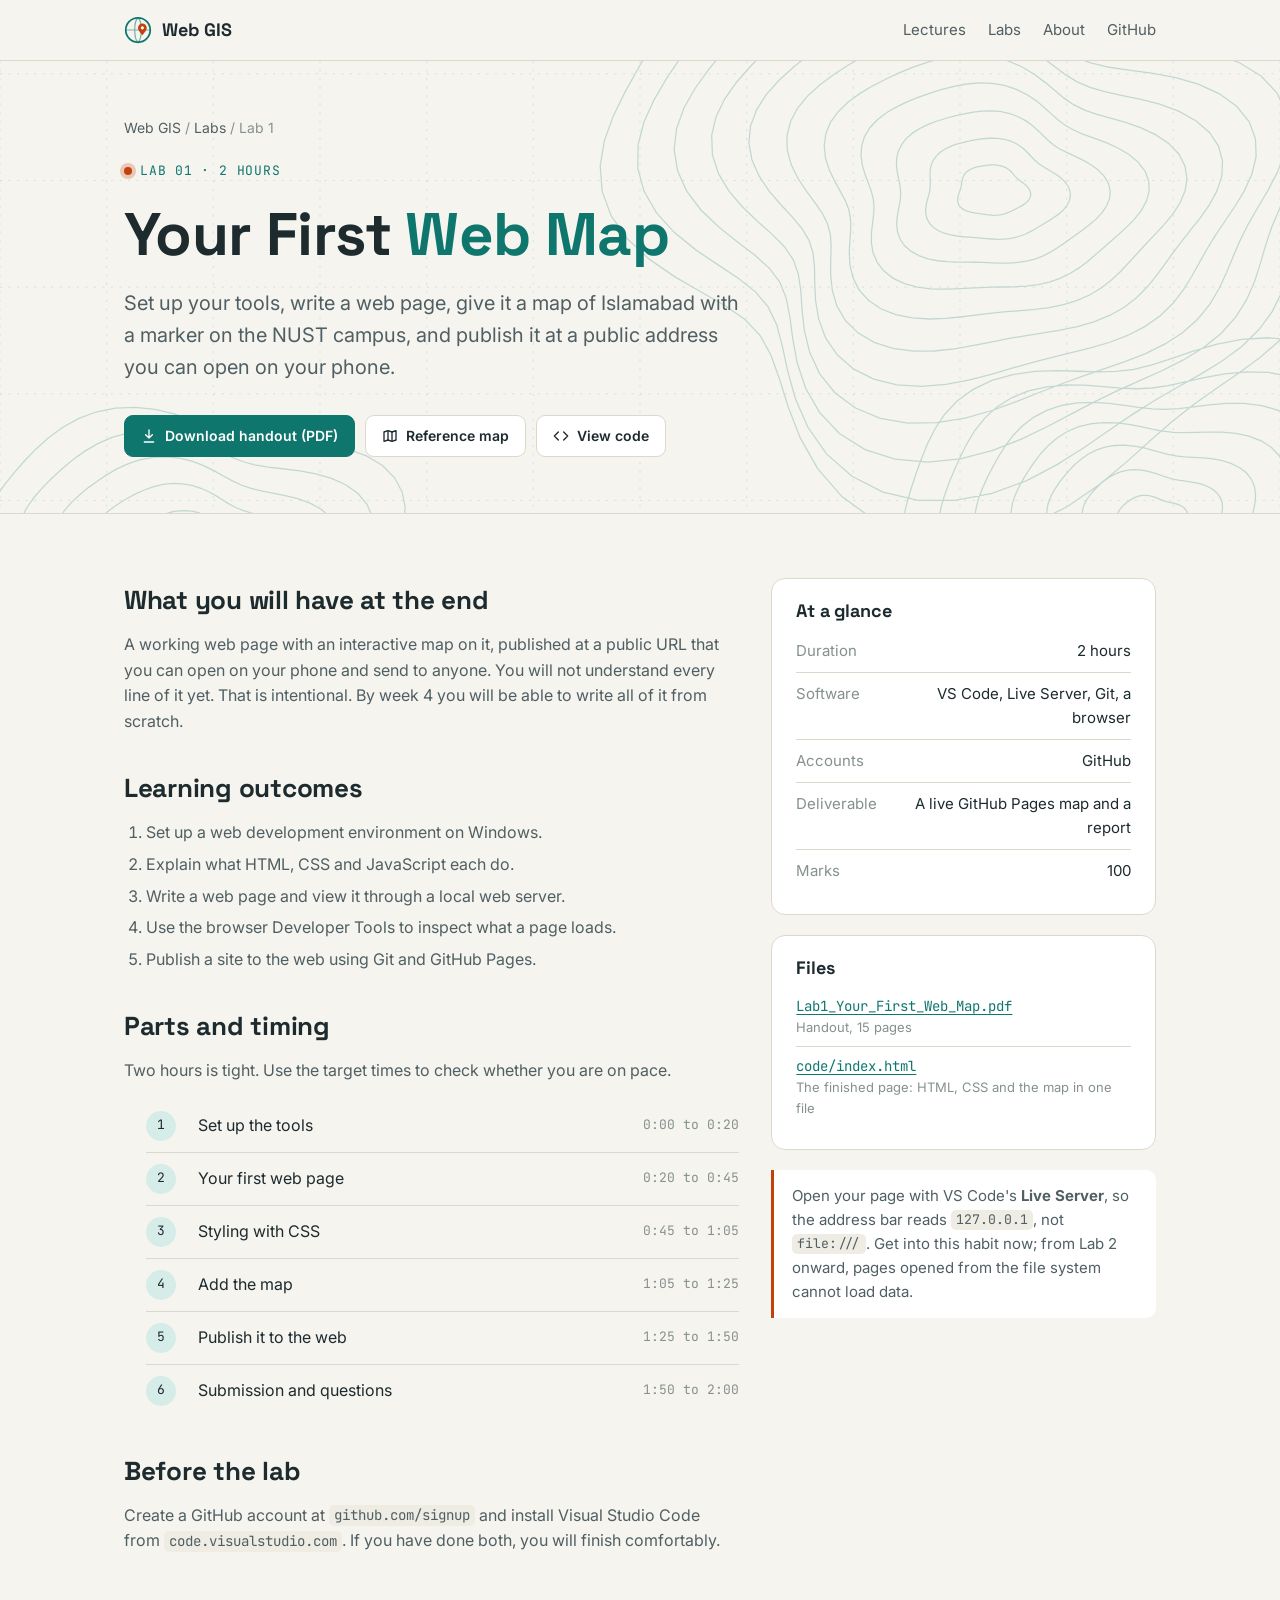
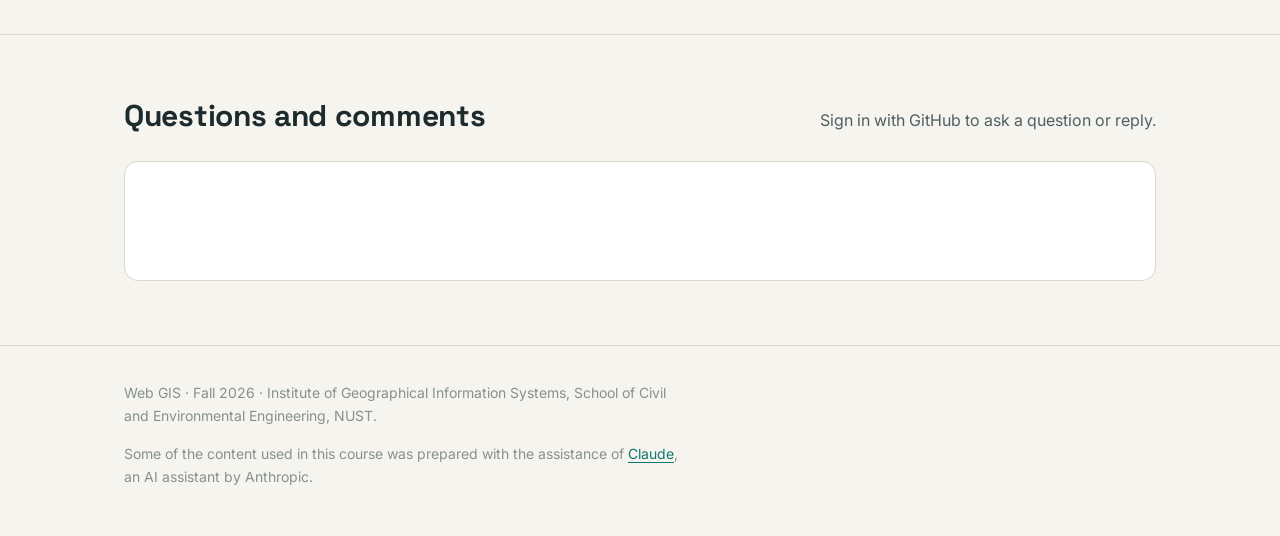
==== commit 64155bf3: "Add giscus comments to the Lab 1 and Lab 2 pages One GitHub Discussions thread per lab (Q&A category" ====
--- a/Lab1/index.html
+++ b/Lab1/index.html
@@ -125,6 +125,35 @@
         </aside>
       </div>
     </section>
+    <section id="discussion">
+      <div class="wrap">
+        <div class="section-head">
+          <h2>Questions and comments</h2>
+          <p>Sign in with GitHub to ask a question or reply.</p>
+        </div>
+        <div class="discussion">
+          <!-- Comments are stored as GitHub Discussions (Q&A category) in this repository.
+               data-mapping="specific" keeps one thread per lab, whatever the page URL. -->
+          <script src="https://giscus.app/client.js"
+                  data-repo="shahidnawazkhan/Fall2026WebGIS"
+                  data-repo-id="R_kgDOU_B14g"
+                  data-category="Q&A"
+                  data-category-id="DIC_kwDOU_B14s4DHW0V"
+                  data-mapping="specific"
+                  data-term="Lab 1: Your First Web Map"
+                  data-strict="1"
+                  data-reactions-enabled="1"
+                  data-emit-metadata="0"
+                  data-input-position="bottom"
+                  data-theme="preferred_color_scheme"
+                  data-lang="en"
+                  data-loading="lazy"
+                  crossorigin="anonymous"
+                  async>
+          </script>
+        </div>
+      </div>
+    </section>
   </main>
 
   <footer>
--- a/assets/site.css
+++ b/assets/site.css
@@ -192,6 +192,10 @@
 
 .chip strong { color: var(--ink); font-weight: 600; }
 
+a.chip { text-decoration: none; }
+a.chip:hover { border-color: var(--accent); }
+a.chip:hover strong { color: var(--accent); }
+
 /* ---- sections ---- */
 
 section { padding: 64px 0; }
@@ -497,3 +501,17 @@
 @media (max-width: 560px) {
   .lecture { grid-template-columns: 1fr; gap: 8px; }
 }
+
+/* ---- comments (giscus) ---- */
+
+.discussion {
+  background: var(--surface);
+  border: 1px solid var(--line);
+  border-radius: var(--radius);
+  padding: 20px 24px;
+  min-height: 120px;
+}
+
+@media (max-width: 560px) {
+  .discussion { padding: 14px; }
+}
